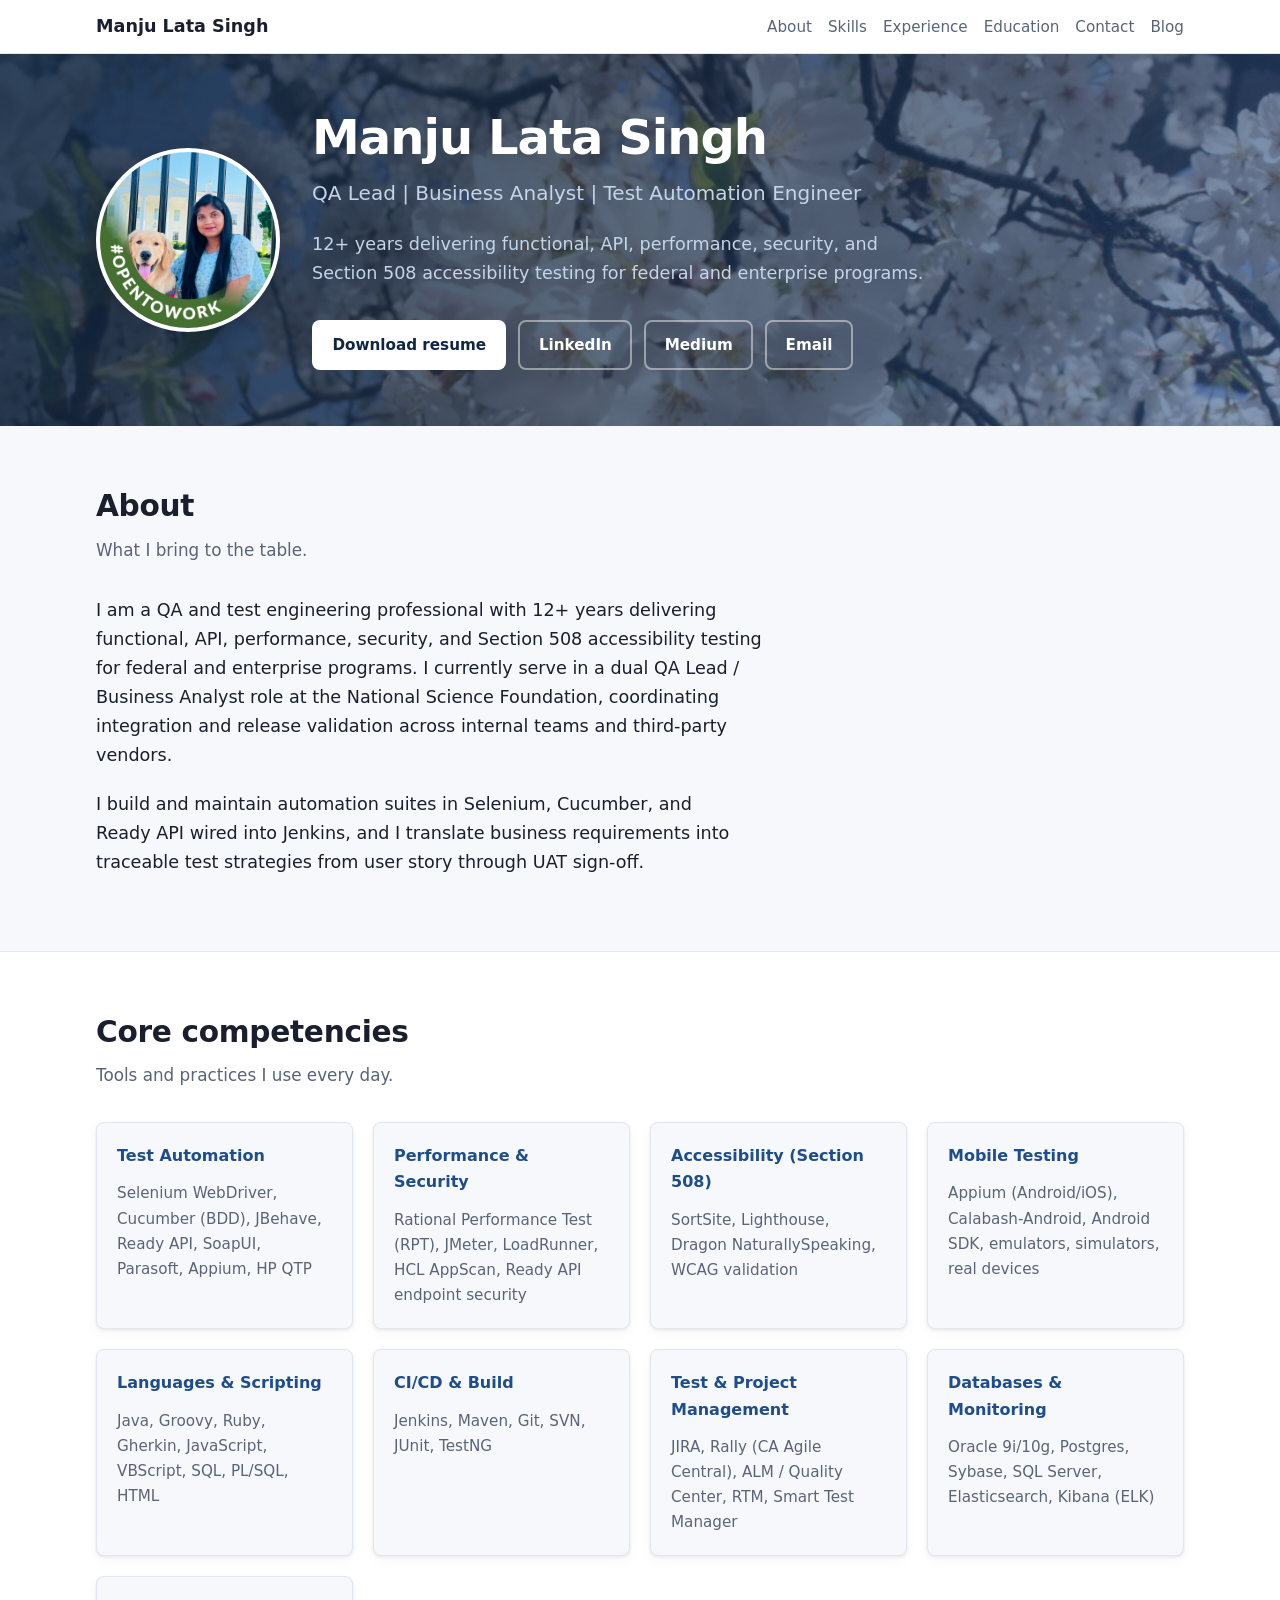
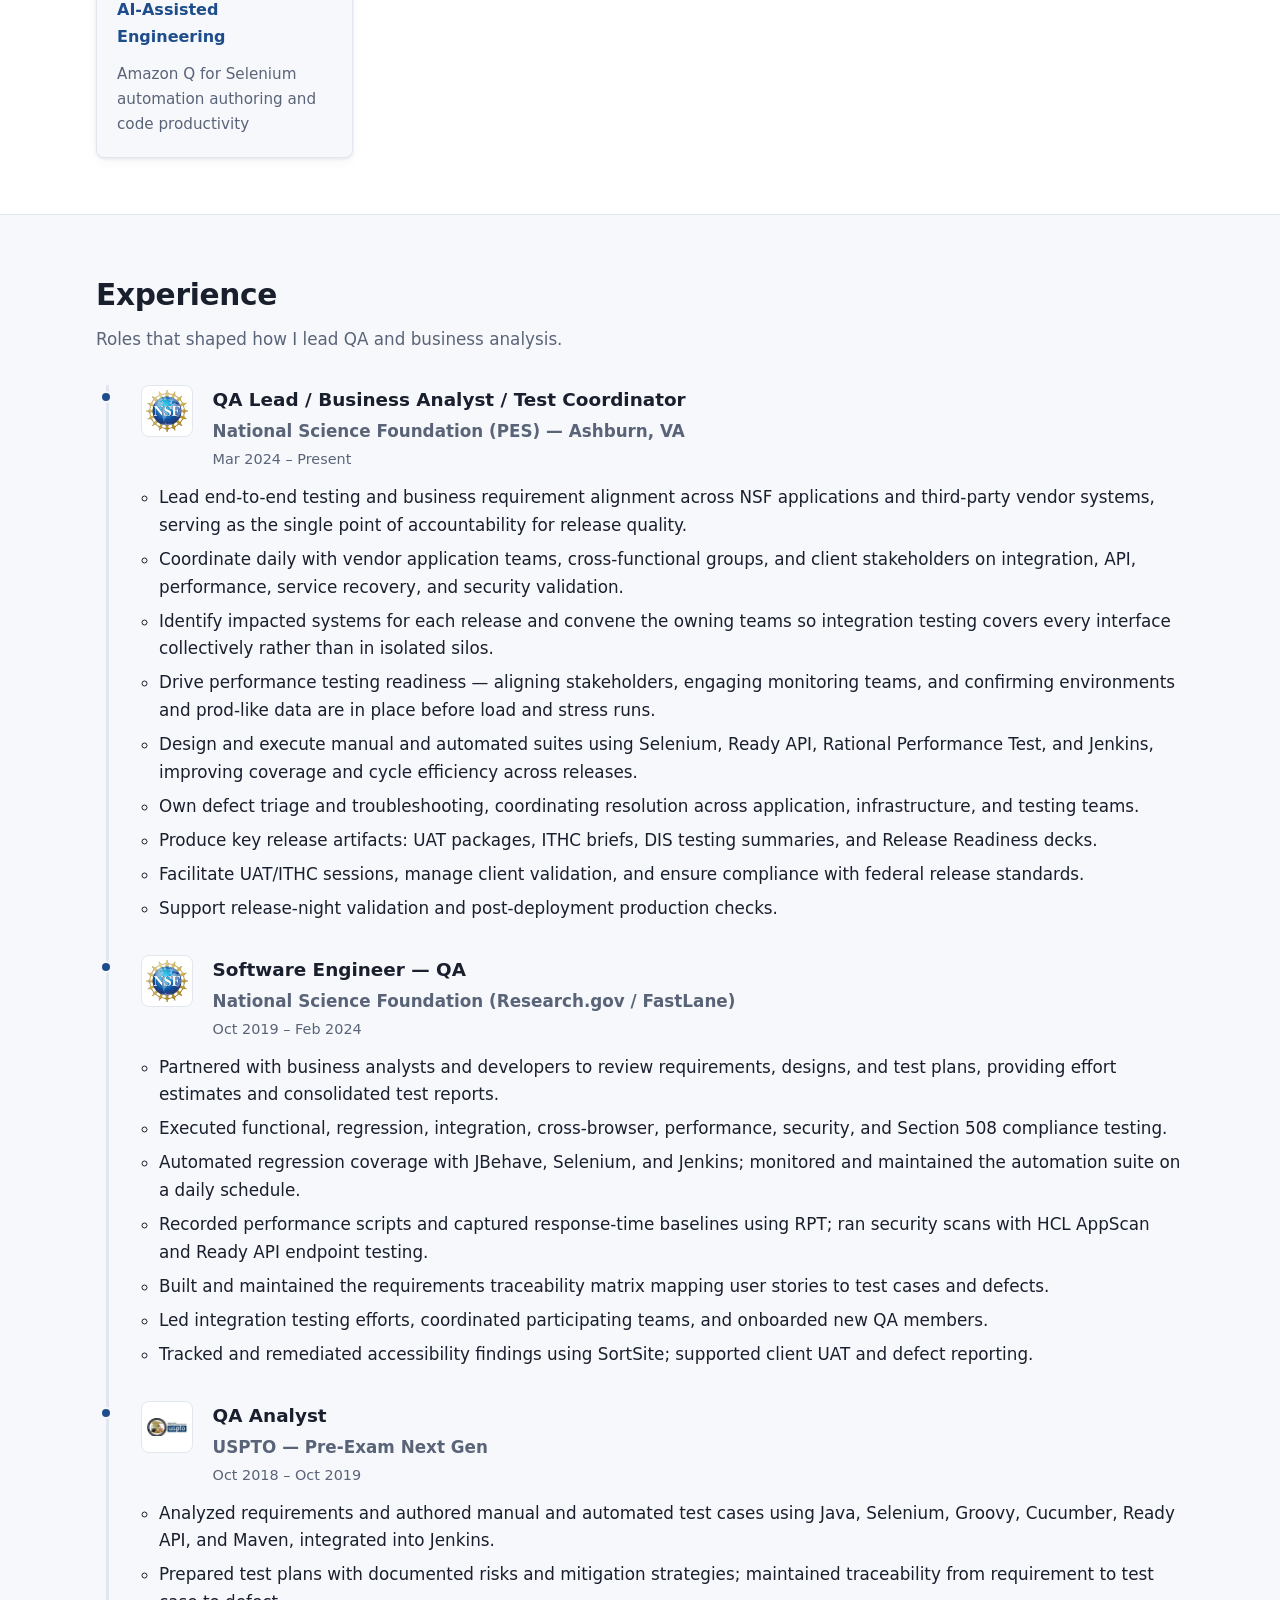
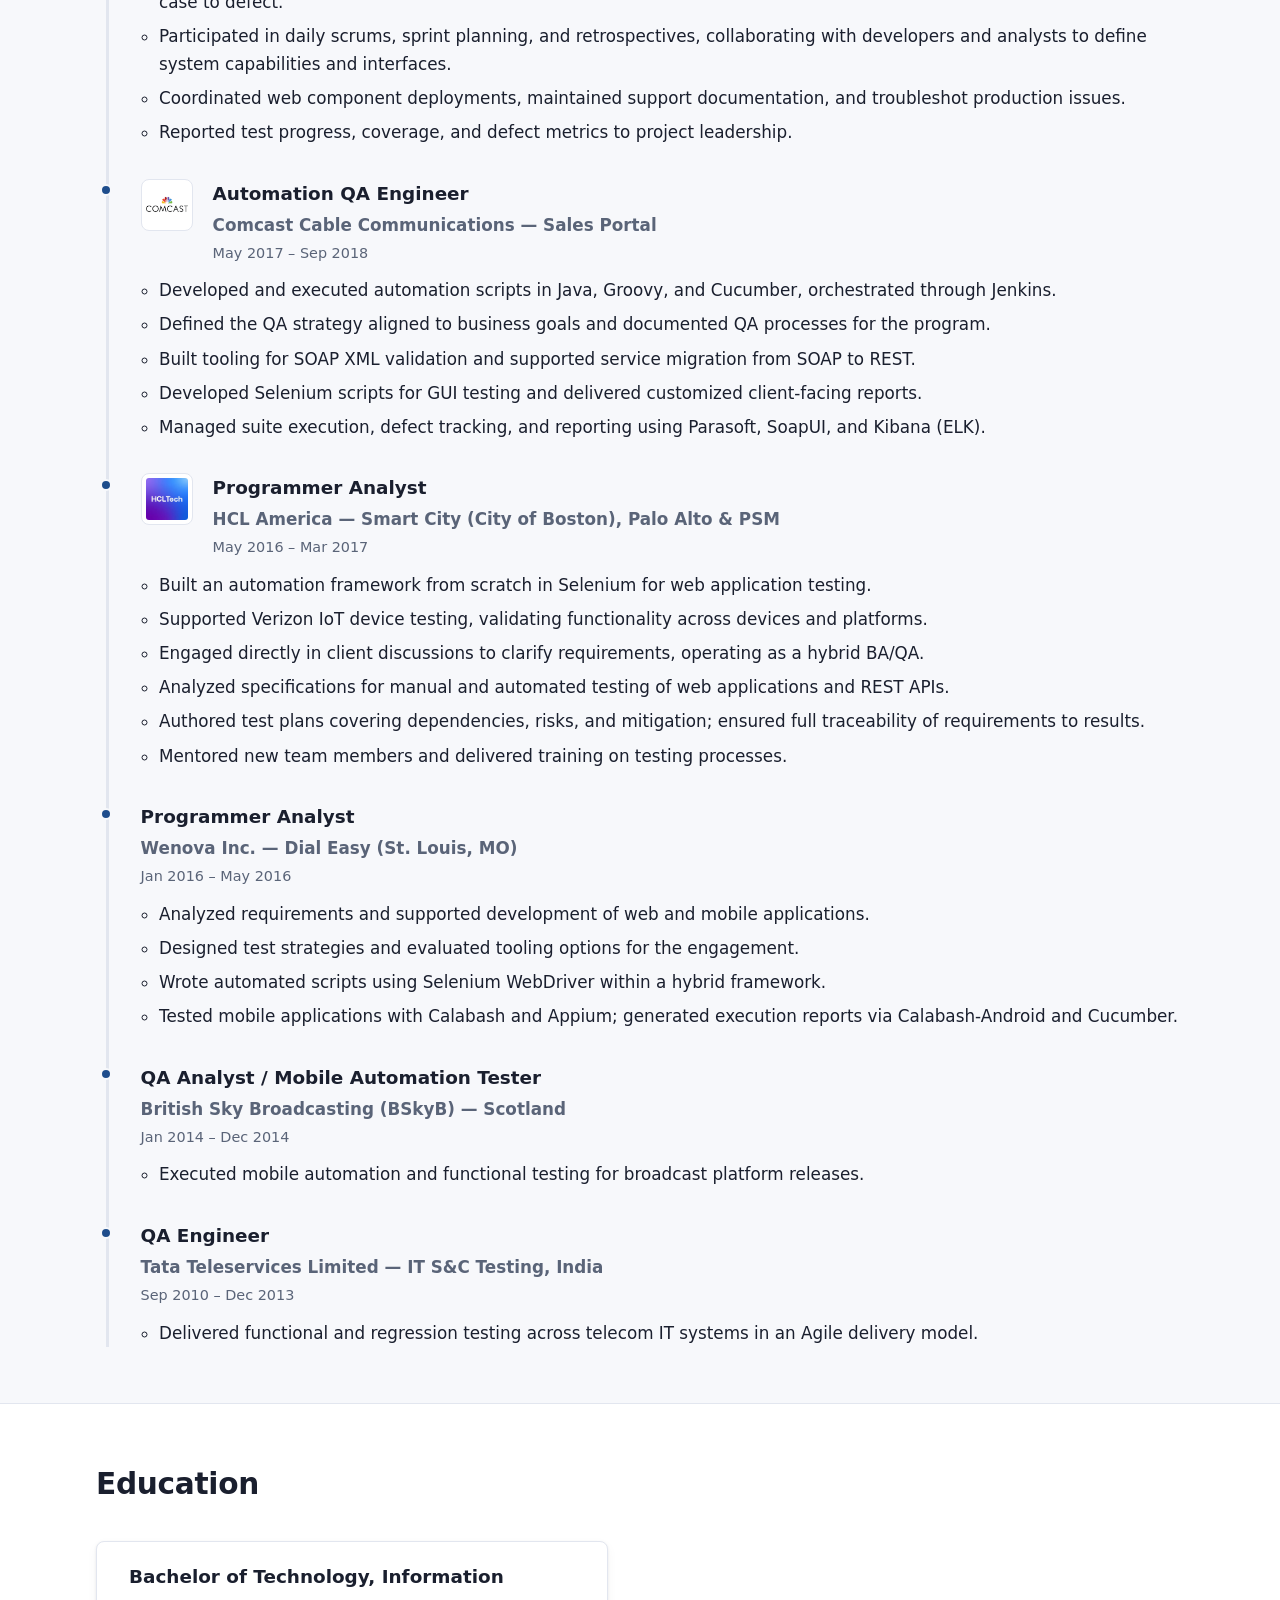
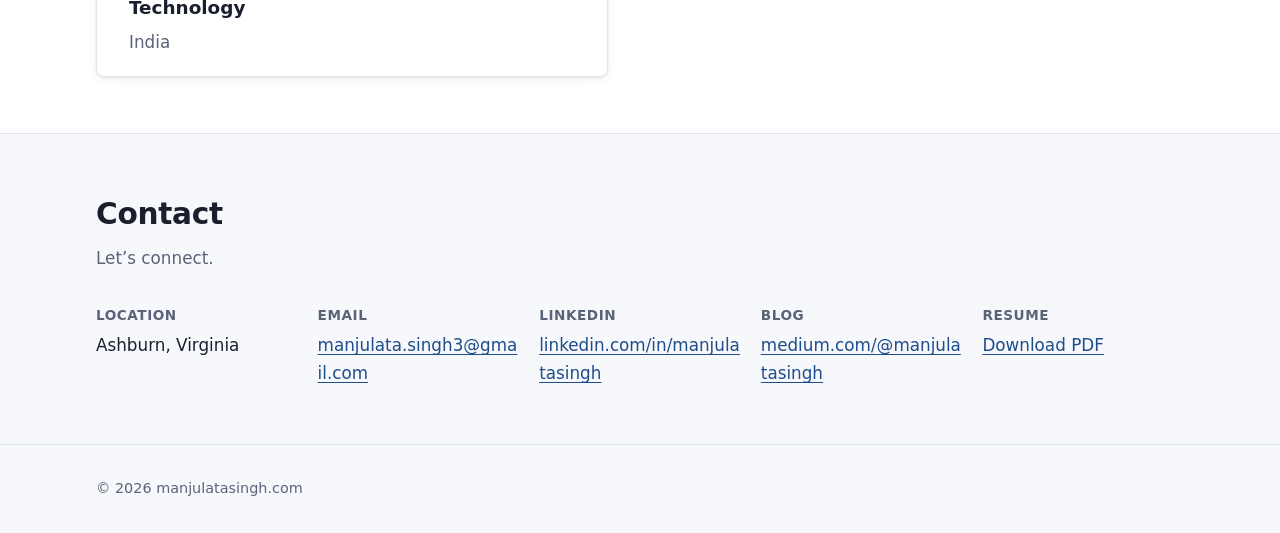
==== index.html @ 9365dde9 "Add initial site structure and resume files - Created index.html with updated metadata and structure" ====
<!DOCTYPE html>
<html lang="en">
<head>
  <meta charset="utf-8">
  <meta name="viewport" content="width=device-width, initial-scale=1">
  <title>Manju Lata Singh | QA Lead | Business Analyst | Test Automation Engineer</title>
  <meta name="description" content="QA Lead and Business Analyst with 12+ years delivering functional, API, performance, security, and Section 508 accessibility testing for federal and enterprise programs.">
  <meta name="author" content="Manju Lata Singh">
  <link rel="canonical" href="https://manjulatasingh.com/">

  <meta property="og:type" content="website">
  <meta property="og:url" content="https://manjulatasingh.com/">
  <meta property="og:title" content="Manju Lata Singh | QA Lead | Business Analyst | Test Automation Engineer">
  <meta property="og:description" content="QA Lead and Business Analyst with 12+ years delivering functional, API, performance, security, and Section 508 accessibility testing for federal and enterprise programs.">
  <meta property="og:site_name" content="Manju Lata Singh">
  <meta property="og:image" content="https://manjulatasingh.com/img/photos/profile.jpeg">

  <meta name="twitter:card" content="summary">
  <meta name="twitter:title" content="Manju Lata Singh | QA Lead | Business Analyst | Test Automation Engineer">
  <meta name="twitter:description" content="QA Lead and Business Analyst with 12+ years delivering functional, API, performance, security, and Section 508 accessibility testing for federal and enterprise programs.">
  <meta name="twitter:image" content="https://manjulatasingh.com/img/photos/profile.jpeg">

  <meta name="theme-color" content="#1e4d8c">

  <link rel="icon" href="data:image/svg+xml,%3Csvg xmlns='http://www.w3.org/2000/svg' viewBox='0 0 64 64'%3E%3Crect width='64' height='64' rx='12' fill='%231e4d8c'/%3E%3Ctext x='32' y='42' text-anchor='middle' font-family='system-ui,sans-serif' font-size='28' font-weight='700' fill='%23ffffff'%3EML%3C/text%3E%3C/svg%3E">

  <link rel="stylesheet" href="css/site.css">

  <script type="application/ld+json">
  {
    "@context": "https://schema.org",
    "@type": "Person",
    "name": "Manju Lata Singh",
    "url": "https://manjulatasingh.com/",
    "image": "https://manjulatasingh.com/img/photos/profile.jpeg",
    "email": "mailto:manjulata.singh3@gmail.com",
    "jobTitle": "QA Lead / Business Analyst / Test Automation Engineer",
    "address": {
      "@type": "PostalAddress",
      "addressLocality": "Ashburn",
      "addressRegion": "VA",
      "addressCountry": "US"
    },
    "sameAs": [
      "https://www.linkedin.com/in/manjulatasingh",
      "https://medium.com/@manjulatasingh"
    ],
    "knowsAbout": [
      "Test Automation",
      "Selenium WebDriver",
      "Cucumber BDD",
      "API Testing",
      "Performance Testing",
      "Section 508 Accessibility",
      "Business Analysis",
      "Jenkins CI/CD",
      "Ready API",
      "JMeter"
    ]
  }
  </script>
</head>
<body>
  <a class="skip-link" href="#main">Skip to main content</a>

  <header class="site-header">
    <nav class="nav container" aria-label="Primary">
      <a class="nav-brand" href="#top">Manju Lata Singh</a>
      <ul class="nav-list">
        <li><a href="#about">About</a></li>
        <li><a href="#skills">Skills</a></li>
        <li><a href="#experience">Experience</a></li>
        <li><a href="#education">Education</a></li>
        <li><a href="#contact">Contact</a></li>
        <li><a href="https://medium.com/@manjulatasingh" target="_blank" rel="noopener noreferrer">Blog</a></li>
      </ul>
    </nav>
  </header>

  <main id="main">
    <section id="top" class="hero" aria-labelledby="hero-heading">
      <div class="hero-media" aria-hidden="true"></div>
      <div class="container hero-inner">
        <img
          class="hero-photo"
          src="img/photos/profile.jpeg"
          width="800"
          height="800"
          alt="Portrait of Manju Lata Singh"
        >
        <div class="hero-copy">
          <h1 id="hero-heading">Manju Lata Singh</h1>
          <p class="hero-role">QA Lead | Business Analyst | Test Automation Engineer</p>
          <p class="hero-hook">12+ years delivering functional, API, performance, security, and Section&nbsp;508 accessibility testing for federal and enterprise programs.</p>
          <div class="hero-actions">
            <a class="btn btn-primary" href="resume.pdf" target="_blank" rel="noopener noreferrer">Download resume</a>
            <a class="btn btn-ghost" href="https://www.linkedin.com/in/manjulatasingh" target="_blank" rel="noopener noreferrer">LinkedIn</a>
            <a class="btn btn-ghost" href="https://medium.com/@manjulatasingh" target="_blank" rel="noopener noreferrer">Medium</a>
            <a class="btn btn-ghost" href="mailto:manjulata.singh3@gmail.com">Email</a>
          </div>
        </div>
      </div>
    </section>

    <section id="about" class="section" aria-labelledby="about-heading">
      <div class="container">
        <header class="section-header">
          <h2 id="about-heading">About</h2>
          <p>What I bring to the table.</p>
        </header>
        <div class="about-text">
          <p>I am a QA and test engineering professional with 12+ years delivering functional, API, performance, security, and Section&nbsp;508 accessibility testing for federal and enterprise programs. I currently serve in a dual QA Lead / Business Analyst role at the National Science Foundation, coordinating integration and release validation across internal teams and third-party vendors.</p>
          <p>I build and maintain automation suites in Selenium, Cucumber, and Ready&nbsp;API wired into Jenkins, and I translate business requirements into traceable test strategies from user story through UAT sign-off.</p>
        </div>
      </div>
    </section>

    <section id="skills" class="section section-alt" aria-labelledby="skills-heading">
      <div class="container">
        <header class="section-header">
          <h2 id="skills-heading">Core competencies</h2>
          <p>Tools and practices I use every day.</p>
        </header>
        <ul class="skills-grid">
          <li class="skill-card">
            <h3>Test Automation</h3>
            <p>Selenium WebDriver, Cucumber (BDD), JBehave, Ready API, SoapUI, Parasoft, Appium, HP QTP</p>
          </li>
          <li class="skill-card">
            <h3>Performance &amp; Security</h3>
            <p>Rational Performance Test (RPT), JMeter, LoadRunner, HCL AppScan, Ready API endpoint security</p>
          </li>
          <li class="skill-card">
            <h3>Accessibility (Section 508)</h3>
            <p>SortSite, Lighthouse, Dragon NaturallySpeaking, WCAG validation</p>
          </li>
          <li class="skill-card">
            <h3>Mobile Testing</h3>
            <p>Appium (Android/iOS), Calabash-Android, Android SDK, emulators, simulators, real devices</p>
          </li>
          <li class="skill-card">
            <h3>Languages &amp; Scripting</h3>
            <p>Java, Groovy, Ruby, Gherkin, JavaScript, VBScript, SQL, PL/SQL, HTML</p>
          </li>
          <li class="skill-card">
            <h3>CI/CD &amp; Build</h3>
            <p>Jenkins, Maven, Git, SVN, JUnit, TestNG</p>
          </li>
          <li class="skill-card">
            <h3>Test &amp; Project Management</h3>
            <p>JIRA, Rally (CA Agile Central), ALM / Quality Center, RTM, Smart Test Manager</p>
          </li>
          <li class="skill-card">
            <h3>Databases &amp; Monitoring</h3>
            <p>Oracle 9i/10g, Postgres, Sybase, SQL Server, Elasticsearch, Kibana (ELK)</p>
          </li>
          <li class="skill-card">
            <h3>AI-Assisted Engineering</h3>
            <p>Amazon Q for Selenium automation authoring and code productivity</p>
          </li>
        </ul>
      </div>
    </section>

    <section id="experience" class="section" aria-labelledby="experience-heading">
      <div class="container">
        <header class="section-header">
          <h2 id="experience-heading">Experience</h2>
          <p>Roles that shaped how I lead QA and business analysis.</p>
        </header>
        <ol class="timeline">
          <li class="timeline-item">
            <div class="role-header">
              <img class="role-logo" src="img/logos/nsf.png" width="52" height="52" alt="National Science Foundation logo">
              <div class="role-meta">
                <h3>QA Lead / Business Analyst / Test Coordinator</h3>
                <p class="role-org">National Science Foundation (PES) — Ashburn, VA</p>
                <p class="role-dates"><time datetime="2024-03">Mar 2024</time> – Present</p>
              </div>
            </div>
            <ul class="role-bullets">
              <li>Lead end-to-end testing and business requirement alignment across NSF applications and third-party vendor systems, serving as the single point of accountability for release quality.</li>
              <li>Coordinate daily with vendor application teams, cross-functional groups, and client stakeholders on integration, API, performance, service recovery, and security validation.</li>
              <li>Identify impacted systems for each release and convene the owning teams so integration testing covers every interface collectively rather than in isolated silos.</li>
              <li>Drive performance testing readiness — aligning stakeholders, engaging monitoring teams, and confirming environments and prod-like data are in place before load and stress runs.</li>
              <li>Design and execute manual and automated suites using Selenium, Ready API, Rational Performance Test, and Jenkins, improving coverage and cycle efficiency across releases.</li>
              <li>Own defect triage and troubleshooting, coordinating resolution across application, infrastructure, and testing teams.</li>
              <li>Produce key release artifacts: UAT packages, ITHC briefs, DIS testing summaries, and Release Readiness decks.</li>
              <li>Facilitate UAT/ITHC sessions, manage client validation, and ensure compliance with federal release standards.</li>
              <li>Support release-night validation and post-deployment production checks.</li>
            </ul>
          </li>

          <li class="timeline-item">
            <div class="role-header">
              <img class="role-logo" src="img/logos/nsf.png" width="52" height="52" alt="National Science Foundation logo">
              <div class="role-meta">
                <h3>Software Engineer — QA</h3>
                <p class="role-org">National Science Foundation (Research.gov / FastLane)</p>
                <p class="role-dates"><time datetime="2019-10">Oct 2019</time> – <time datetime="2024-02">Feb 2024</time></p>
              </div>
            </div>
            <ul class="role-bullets">
              <li>Partnered with business analysts and developers to review requirements, designs, and test plans, providing effort estimates and consolidated test reports.</li>
              <li>Executed functional, regression, integration, cross-browser, performance, security, and Section 508 compliance testing.</li>
              <li>Automated regression coverage with JBehave, Selenium, and Jenkins; monitored and maintained the automation suite on a daily schedule.</li>
              <li>Recorded performance scripts and captured response-time baselines using RPT; ran security scans with HCL AppScan and Ready API endpoint testing.</li>
              <li>Built and maintained the requirements traceability matrix mapping user stories to test cases and defects.</li>
              <li>Led integration testing efforts, coordinated participating teams, and onboarded new QA members.</li>
              <li>Tracked and remediated accessibility findings using SortSite; supported client UAT and defect reporting.</li>
            </ul>
          </li>

          <li class="timeline-item">
            <div class="role-header">
              <img class="role-logo" src="img/logos/uspto.jpeg" width="52" height="52" alt="United States Patent and Trademark Office logo">
              <div class="role-meta">
                <h3>QA Analyst</h3>
                <p class="role-org">USPTO — Pre-Exam Next Gen</p>
                <p class="role-dates"><time datetime="2018-10">Oct 2018</time> – <time datetime="2019-10">Oct 2019</time></p>
              </div>
            </div>
            <ul class="role-bullets">
              <li>Analyzed requirements and authored manual and automated test cases using Java, Selenium, Groovy, Cucumber, Ready API, and Maven, integrated into Jenkins.</li>
              <li>Prepared test plans with documented risks and mitigation strategies; maintained traceability from requirement to test case to defect.</li>
              <li>Participated in daily scrums, sprint planning, and retrospectives, collaborating with developers and analysts to define system capabilities and interfaces.</li>
              <li>Coordinated web component deployments, maintained support documentation, and troubleshot production issues.</li>
              <li>Reported test progress, coverage, and defect metrics to project leadership.</li>
            </ul>
          </li>

          <li class="timeline-item">
            <div class="role-header">
              <img class="role-logo" src="img/logos/comcast.png" width="52" height="52" alt="Comcast logo">
              <div class="role-meta">
                <h3>Automation QA Engineer</h3>
                <p class="role-org">Comcast Cable Communications — Sales Portal</p>
                <p class="role-dates"><time datetime="2017-05">May 2017</time> – <time datetime="2018-09">Sep 2018</time></p>
              </div>
            </div>
            <ul class="role-bullets">
              <li>Developed and executed automation scripts in Java, Groovy, and Cucumber, orchestrated through Jenkins.</li>
              <li>Defined the QA strategy aligned to business goals and documented QA processes for the program.</li>
              <li>Built tooling for SOAP XML validation and supported service migration from SOAP to REST.</li>
              <li>Developed Selenium scripts for GUI testing and delivered customized client-facing reports.</li>
              <li>Managed suite execution, defect tracking, and reporting using Parasoft, SoapUI, and Kibana (ELK).</li>
            </ul>
          </li>

          <li class="timeline-item">
            <div class="role-header">
              <img class="role-logo" src="img/logos/hcl.png" width="52" height="52" alt="HCL logo">
              <div class="role-meta">
                <h3>Programmer Analyst</h3>
                <p class="role-org">HCL America — Smart City (City of Boston), Palo Alto &amp; PSM</p>
                <p class="role-dates"><time datetime="2016-05">May 2016</time> – <time datetime="2017-03">Mar 2017</time></p>
              </div>
            </div>
            <ul class="role-bullets">
              <li>Built an automation framework from scratch in Selenium for web application testing.</li>
              <li>Supported Verizon IoT device testing, validating functionality across devices and platforms.</li>
              <li>Engaged directly in client discussions to clarify requirements, operating as a hybrid BA/QA.</li>
              <li>Analyzed specifications for manual and automated testing of web applications and REST APIs.</li>
              <li>Authored test plans covering dependencies, risks, and mitigation; ensured full traceability of requirements to results.</li>
              <li>Mentored new team members and delivered training on testing processes.</li>
            </ul>
          </li>

          <li class="timeline-item">
            <div class="role-header">
              <div class="role-meta">
                <h3>Programmer Analyst</h3>
                <p class="role-org">Wenova Inc. — Dial Easy (St. Louis, MO)</p>
                <p class="role-dates"><time datetime="2016-01">Jan 2016</time> – <time datetime="2016-05">May 2016</time></p>
              </div>
            </div>
            <ul class="role-bullets">
              <li>Analyzed requirements and supported development of web and mobile applications.</li>
              <li>Designed test strategies and evaluated tooling options for the engagement.</li>
              <li>Wrote automated scripts using Selenium WebDriver within a hybrid framework.</li>
              <li>Tested mobile applications with Calabash and Appium; generated execution reports via Calabash-Android and Cucumber.</li>
            </ul>
          </li>

          <li class="timeline-item">
            <div class="role-header">
              <div class="role-meta">
                <h3>QA Analyst / Mobile Automation Tester</h3>
                <p class="role-org">British Sky Broadcasting (BSkyB) — Scotland</p>
                <p class="role-dates"><time datetime="2014-01">Jan 2014</time> – <time datetime="2014-12">Dec 2014</time></p>
              </div>
            </div>
            <ul class="role-bullets">
              <li>Executed mobile automation and functional testing for broadcast platform releases.</li>
            </ul>
          </li>

          <li class="timeline-item">
            <div class="role-header">
              <div class="role-meta">
                <h3>QA Engineer</h3>
                <p class="role-org">Tata Teleservices Limited — IT S&amp;C Testing, India</p>
                <p class="role-dates"><time datetime="2010-09">Sep 2010</time> – <time datetime="2013-12">Dec 2013</time></p>
              </div>
            </div>
            <ul class="role-bullets">
              <li>Delivered functional and regression testing across telecom IT systems in an Agile delivery model.</li>
            </ul>
          </li>
        </ol>
      </div>
    </section>

    <section id="education" class="section section-alt" aria-labelledby="education-heading">
      <div class="container">
        <header class="section-header">
          <h2 id="education-heading">Education</h2>
        </header>
        <div class="edu-card">
          <h3>Bachelor of Technology, Information Technology</h3>
          <p>India</p>
        </div>
      </div>
    </section>

    <section id="contact" class="section" aria-labelledby="contact-heading">
      <div class="container">
        <header class="section-header">
          <h2 id="contact-heading">Contact</h2>
          <p>Let’s connect.</p>
        </header>
        <ul class="contact-grid">
          <li class="contact-item">
            <h3>Location</h3>
            <span>Ashburn, Virginia</span>
          </li>
          <li class="contact-item">
            <h3>Email</h3>
            <a href="mailto:manjulata.singh3@gmail.com">manjulata.singh3@gmail.com</a>
          </li>
          <li class="contact-item">
            <h3>LinkedIn</h3>
            <a href="https://www.linkedin.com/in/manjulatasingh" target="_blank" rel="noopener noreferrer">linkedin.com/in/manjulatasingh</a>
          </li>
          <li class="contact-item">
            <h3>Blog</h3>
            <a href="https://medium.com/@manjulatasingh" target="_blank" rel="noopener noreferrer">medium.com/@manjulatasingh</a>
          </li>
          <li class="contact-item">
            <h3>Resume</h3>
            <a href="resume.pdf" target="_blank" rel="noopener noreferrer">Download PDF</a>
          </li>
        </ul>
      </div>
    </section>
  </main>

  <footer class="site-footer">
    <div class="container">
      <p>&copy; <span id="year"></span> manjulatasingh.com</p>
    </div>
  </footer>

  <script>
    document.getElementById("year").textContent = new Date().getFullYear();
  </script>
</body>
</html>
---- css/site.css ----
/* manjulatasingh.com — accessible, self-contained styles */

:root {
  --color-bg: #f7f8fb;
  --color-surface: #ffffff;
  --color-text: #1a1f2e;
  --color-muted: #5a6478;
  --color-border: #e2e6ef;
  --color-accent: #1e4d8c;
  --color-accent-hover: #163a6b;
  --color-accent-soft: #e8f0fa;
  --color-hero-start: #0f2744;
  --color-hero-end: #1e4d8c;
  --color-hero-text: #ffffff;
  --color-hero-muted: #c5d4e8;
  --color-focus: #0b57d0;
  --font-sans: "Segoe UI", system-ui, -apple-system, BlinkMacSystemFont, "Helvetica Neue", Arial, sans-serif;
  --max-width: 68rem;
  --space-xs: 0.35rem;
  --space-sm: 0.75rem;
  --space-md: 1.25rem;
  --space-lg: 2rem;
  --space-xl: 3.5rem;
  --radius: 0.5rem;
  --shadow: 0 1px 3px rgba(26, 31, 46, 0.08), 0 4px 12px rgba(26, 31, 46, 0.04);
  --line: 1.65;
}

@media (prefers-color-scheme: dark) {
  :root {
    --color-bg: #0f1219;
    --color-surface: #1a2030;
    --color-text: #e8ecf4;
    --color-muted: #9aa3b5;
    --color-border: #2c3548;
    --color-accent: #6ba3e8;
    --color-accent-hover: #8bb8ef;
    --color-accent-soft: #1a2a42;
    --color-hero-start: #080c14;
    --color-hero-end: #152a4a;
    --color-hero-text: #f0f4fa;
    --color-hero-muted: #a8b8d0;
    --color-focus: #8bb8ef;
    --shadow: 0 1px 3px rgba(0, 0, 0, 0.3), 0 4px 12px rgba(0, 0, 0, 0.2);
  }
}

*,
*::before,
*::after {
  box-sizing: border-box;
}

html {
  scroll-behavior: smooth;
}

@media (prefers-reduced-motion: reduce) {
  html {
    scroll-behavior: auto;
  }

  *,
  *::before,
  *::after {
    animation-duration: 0.01ms !important;
    animation-iteration-count: 1 !important;
    transition-duration: 0.01ms !important;
  }
}

body {
  margin: 0;
  font-family: var(--font-sans);
  font-size: 1.05rem;
  line-height: var(--line);
  color: var(--color-text);
  background: var(--color-bg);
}

img {
  max-width: 100%;
  height: auto;
  display: block;
}

a {
  color: var(--color-accent);
  text-decoration-thickness: 1px;
  text-underline-offset: 0.15em;
}

a:hover {
  color: var(--color-accent-hover);
}

:focus-visible {
  outline: 3px solid var(--color-focus);
  outline-offset: 3px;
}

.skip-link {
  position: absolute;
  left: var(--space-md);
  top: -100%;
  z-index: 1000;
  padding: var(--space-sm) var(--space-md);
  background: var(--color-surface);
  color: var(--color-text);
  border-radius: var(--radius);
  font-weight: 600;
  text-decoration: none;
}

.skip-link:focus {
  top: var(--space-md);
}

.container {
  width: min(100% - 2rem, var(--max-width));
  margin-inline: auto;
}

/* Header / nav */

.site-header {
  position: sticky;
  top: 0;
  z-index: 100;
  background: color-mix(in srgb, var(--color-surface) 92%, transparent);
  backdrop-filter: blur(10px);
  border-bottom: 1px solid var(--color-border);
}

.nav {
  display: flex;
  flex-wrap: wrap;
  align-items: center;
  justify-content: space-between;
  gap: var(--space-sm);
  padding: var(--space-sm) 0;
}

.nav-brand {
  font-weight: 700;
  font-size: 1.1rem;
  color: var(--color-text);
  text-decoration: none;
}

.nav-brand:hover {
  color: var(--color-accent);
}

.nav-list {
  display: flex;
  flex-wrap: wrap;
  gap: 0.15rem 1rem;
  list-style: none;
  margin: 0;
  padding: 0;
}

.nav-list a {
  color: var(--color-muted);
  text-decoration: none;
  font-weight: 500;
  font-size: 0.95rem;
}

.nav-list a:hover,
.nav-list a:focus-visible {
  color: var(--color-accent);
}

/* Hero */

.hero {
  position: relative;
  isolation: isolate;
  color: var(--color-hero-text);
  padding: var(--space-xl) 0;
  overflow: hidden;
}

.hero-media {
  position: absolute;
  inset: 0;
  z-index: -1;
  background-color: var(--color-hero-start);
  background-image:
    linear-gradient(
      120deg,
      rgba(15, 39, 68, 0.88) 0%,
      rgba(15, 39, 68, 0.72) 42%,
      rgba(30, 77, 140, 0.55) 100%
    ),
    url("../img/photos/banner.jpeg");
  background-size: cover;
  background-position: center;
}

.hero-inner {
  display: flex;
  flex-wrap: wrap;
  align-items: center;
  gap: var(--space-lg);
}

.hero-photo {
  flex-shrink: 0;
  width: clamp(8.5rem, 22vw, 11.5rem);
  height: clamp(8.5rem, 22vw, 11.5rem);
  object-fit: cover;
  border-radius: 50%;
  border: 4px solid rgba(255, 255, 255, 0.92);
  box-shadow: 0 8px 28px rgba(8, 16, 32, 0.35);
  background: #fff;
}

.hero-copy {
  flex: 1;
  min-width: min(100%, 18rem);
}

.hero h1 {
  margin: 0 0 var(--space-sm);
  font-size: clamp(2rem, 5vw, 3rem);
  font-weight: 700;
  line-height: 1.15;
  letter-spacing: -0.02em;
}

.hero-role {
  margin: 0 0 var(--space-md);
  font-size: clamp(1rem, 2.5vw, 1.25rem);
  color: var(--color-hero-muted);
  font-weight: 500;
}

.hero-hook {
  margin: 0 0 var(--space-lg);
  max-width: 40rem;
  font-size: 1.1rem;
  color: var(--color-hero-muted);
}

.hero-actions {
  display: flex;
  flex-wrap: wrap;
  gap: var(--space-sm);
}

.btn {
  display: inline-flex;
  align-items: center;
  justify-content: center;
  gap: 0.4rem;
  padding: 0.65rem 1.15rem;
  border-radius: var(--radius);
  font-weight: 600;
  font-size: 0.95rem;
  text-decoration: none;
  border: 2px solid transparent;
  transition: background 0.15s ease, color 0.15s ease, border-color 0.15s ease;
}

.btn-primary {
  background: #ffffff;
  color: var(--color-hero-start);
}

.btn-primary:hover {
  background: var(--color-accent-soft);
  color: var(--color-hero-start);
}

.btn-ghost {
  background: transparent;
  color: var(--color-hero-text);
  border-color: rgba(255, 255, 255, 0.45);
}

.btn-ghost:hover {
  background: rgba(255, 255, 255, 0.12);
  color: var(--color-hero-text);
}

@media (prefers-color-scheme: dark) {
  .btn-primary {
    background: var(--color-accent);
    color: #0a0e16;
  }

  .btn-primary:hover {
    background: var(--color-accent-hover);
    color: #0a0e16;
  }
}

/* Sections */

.section {
  padding: var(--space-xl) 0;
}

.section-alt {
  background: var(--color-surface);
  border-block: 1px solid var(--color-border);
}

.section-header {
  margin-bottom: var(--space-lg);
}

.section-header h2 {
  margin: 0 0 var(--space-xs);
  font-size: clamp(1.5rem, 3vw, 1.85rem);
  letter-spacing: -0.01em;
}

.section-header p {
  margin: 0;
  color: var(--color-muted);
  max-width: 36rem;
}

.about-text {
  max-width: 42rem;
  margin: 0;
  font-size: 1.1rem;
}

.about-text p + p {
  margin-top: var(--space-md);
}

/* Skills grid */

.skills-grid {
  display: grid;
  grid-template-columns: repeat(auto-fill, minmax(16rem, 1fr));
  gap: var(--space-md);
  list-style: none;
  margin: 0;
  padding: 0;
}

.skill-card {
  background: var(--color-surface);
  border: 1px solid var(--color-border);
  border-radius: var(--radius);
  padding: var(--space-md);
  box-shadow: var(--shadow);
}

.section-alt .skill-card {
  background: var(--color-bg);
}

.skill-card h3 {
  margin: 0 0 var(--space-sm);
  font-size: 1rem;
  color: var(--color-accent);
}

.skill-card p {
  margin: 0;
  font-size: 0.95rem;
  color: var(--color-muted);
}

/* Experience timeline */

.timeline {
  list-style: none;
  margin: 0;
  padding: 0;
  border-left: 3px solid var(--color-border);
  margin-left: 0.6rem;
}

.timeline-item {
  position: relative;
  padding: 0 0 var(--space-lg) var(--space-lg);
}

.timeline-item:last-child {
  padding-bottom: 0;
}

.timeline-item::before {
  content: "";
  position: absolute;
  left: -0.55rem;
  top: 0.35rem;
  width: 0.75rem;
  height: 0.75rem;
  border-radius: 50%;
  background: var(--color-accent);
  border: 2px solid var(--color-bg);
}

.section-alt .timeline-item::before {
  border-color: var(--color-surface);
}

.role-header {
  display: flex;
  flex-wrap: wrap;
  align-items: flex-start;
  gap: var(--space-md);
  margin-bottom: var(--space-sm);
}

.role-logo {
  flex-shrink: 0;
  width: 3.25rem;
  height: 3.25rem;
  object-fit: contain;
  background: #fff;
  border: 1px solid var(--color-border);
  border-radius: var(--radius);
  padding: 0.25rem;
}

.role-meta {
  flex: 1;
  min-width: 12rem;
}

.role-meta h3 {
  margin: 0 0 0.15rem;
  font-size: 1.15rem;
}

.role-org {
  margin: 0;
  font-weight: 600;
  color: var(--color-muted);
}

.role-dates {
  margin: 0.15rem 0 0;
  font-size: 0.9rem;
  color: var(--color-muted);
}

.role-bullets {
  margin: var(--space-sm) 0 0;
  padding-left: 1.15rem;
}

.role-bullets li {
  margin-bottom: 0.4rem;
}

.role-bullets li:last-child {
  margin-bottom: 0;
}

/* Education */

.edu-card {
  background: var(--color-surface);
  border: 1px solid var(--color-border);
  border-radius: var(--radius);
  padding: var(--space-md) var(--space-lg);
  box-shadow: var(--shadow);
  max-width: 32rem;
}

.edu-card h3 {
  margin: 0 0 var(--space-xs);
  font-size: 1.15rem;
}

.edu-card p {
  margin: 0;
  color: var(--color-muted);
}

/* Contact */

.contact-grid {
  display: grid;
  grid-template-columns: repeat(auto-fill, minmax(12rem, 1fr));
  gap: var(--space-md);
  list-style: none;
  margin: 0;
  padding: 0;
}

.contact-item h3 {
  margin: 0 0 var(--space-xs);
  font-size: 0.85rem;
  text-transform: uppercase;
  letter-spacing: 0.04em;
  color: var(--color-muted);
  font-weight: 600;
}

.contact-item a,
.contact-item span {
  font-weight: 500;
  word-break: break-word;
}

/* Footer */

.site-footer {
  padding: var(--space-lg) 0;
  border-top: 1px solid var(--color-border);
  color: var(--color-muted);
  font-size: 0.9rem;
}

.site-footer p {
  margin: 0;
}
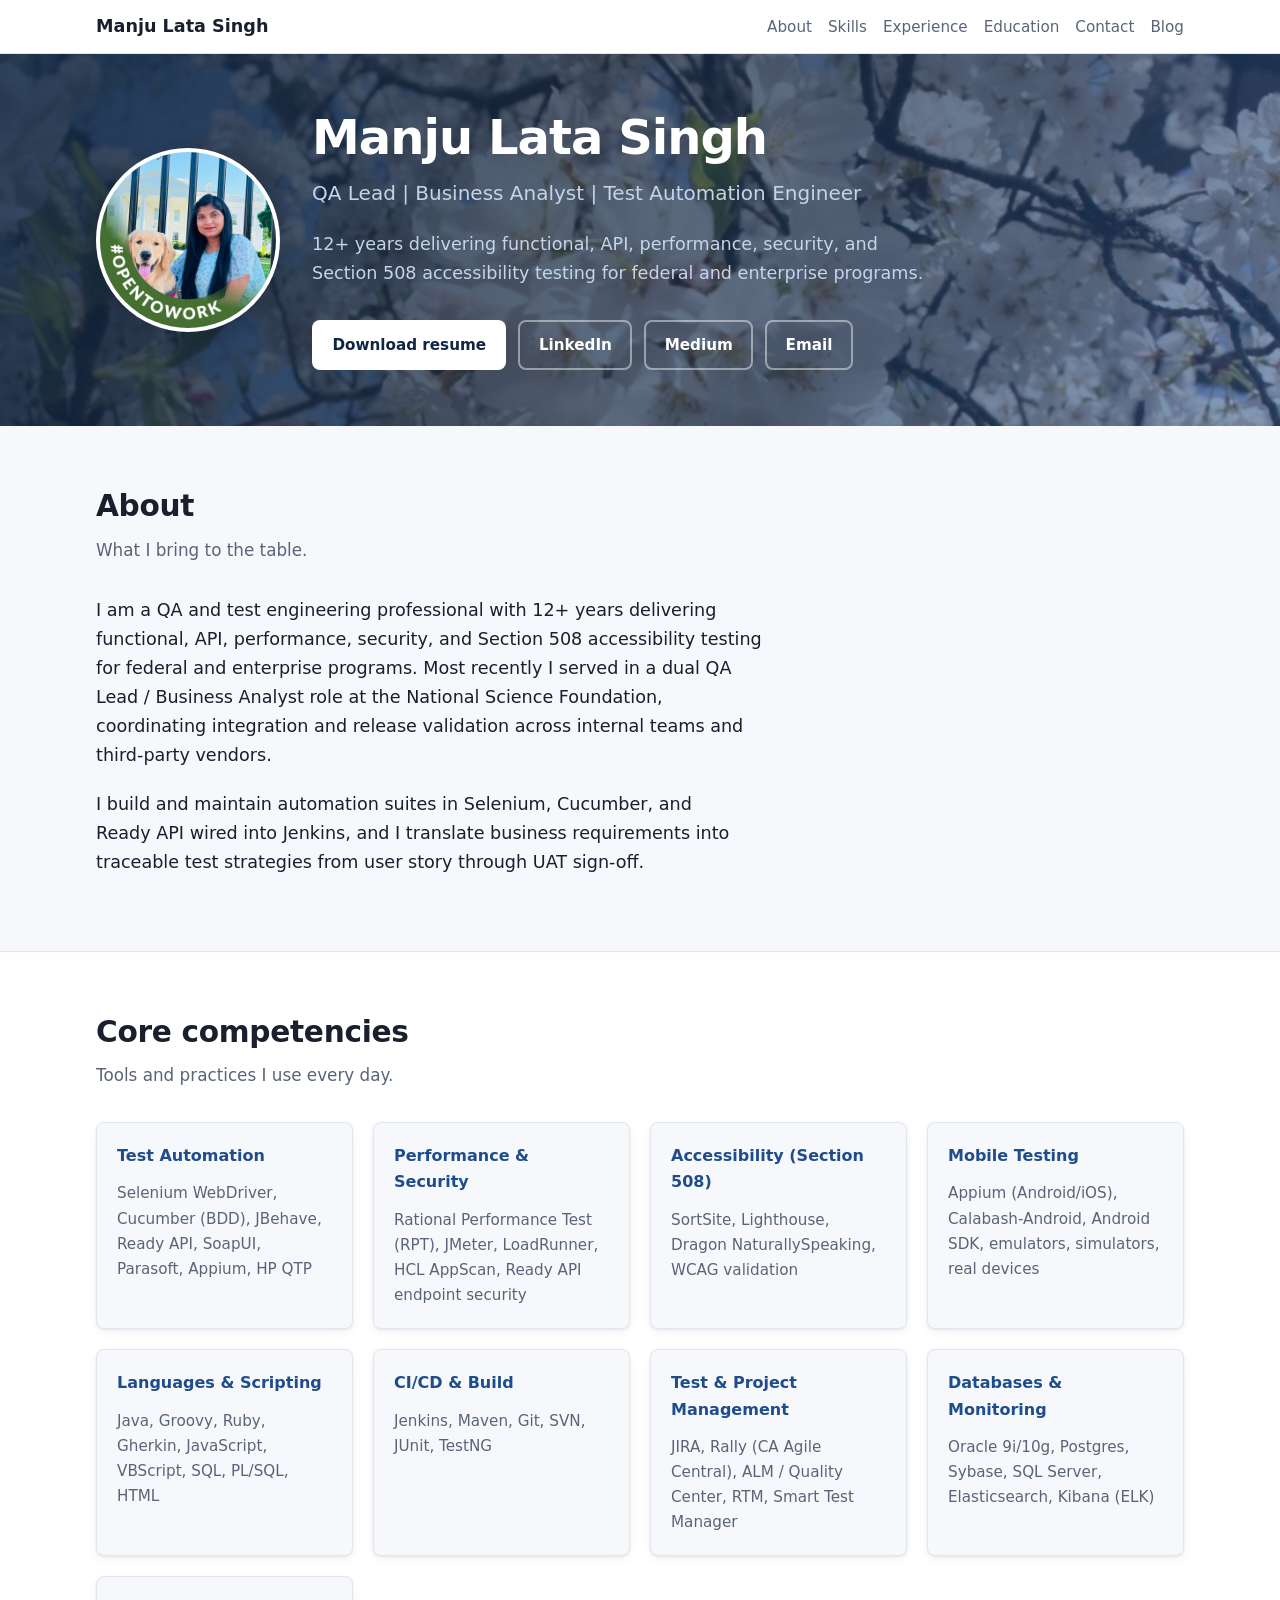
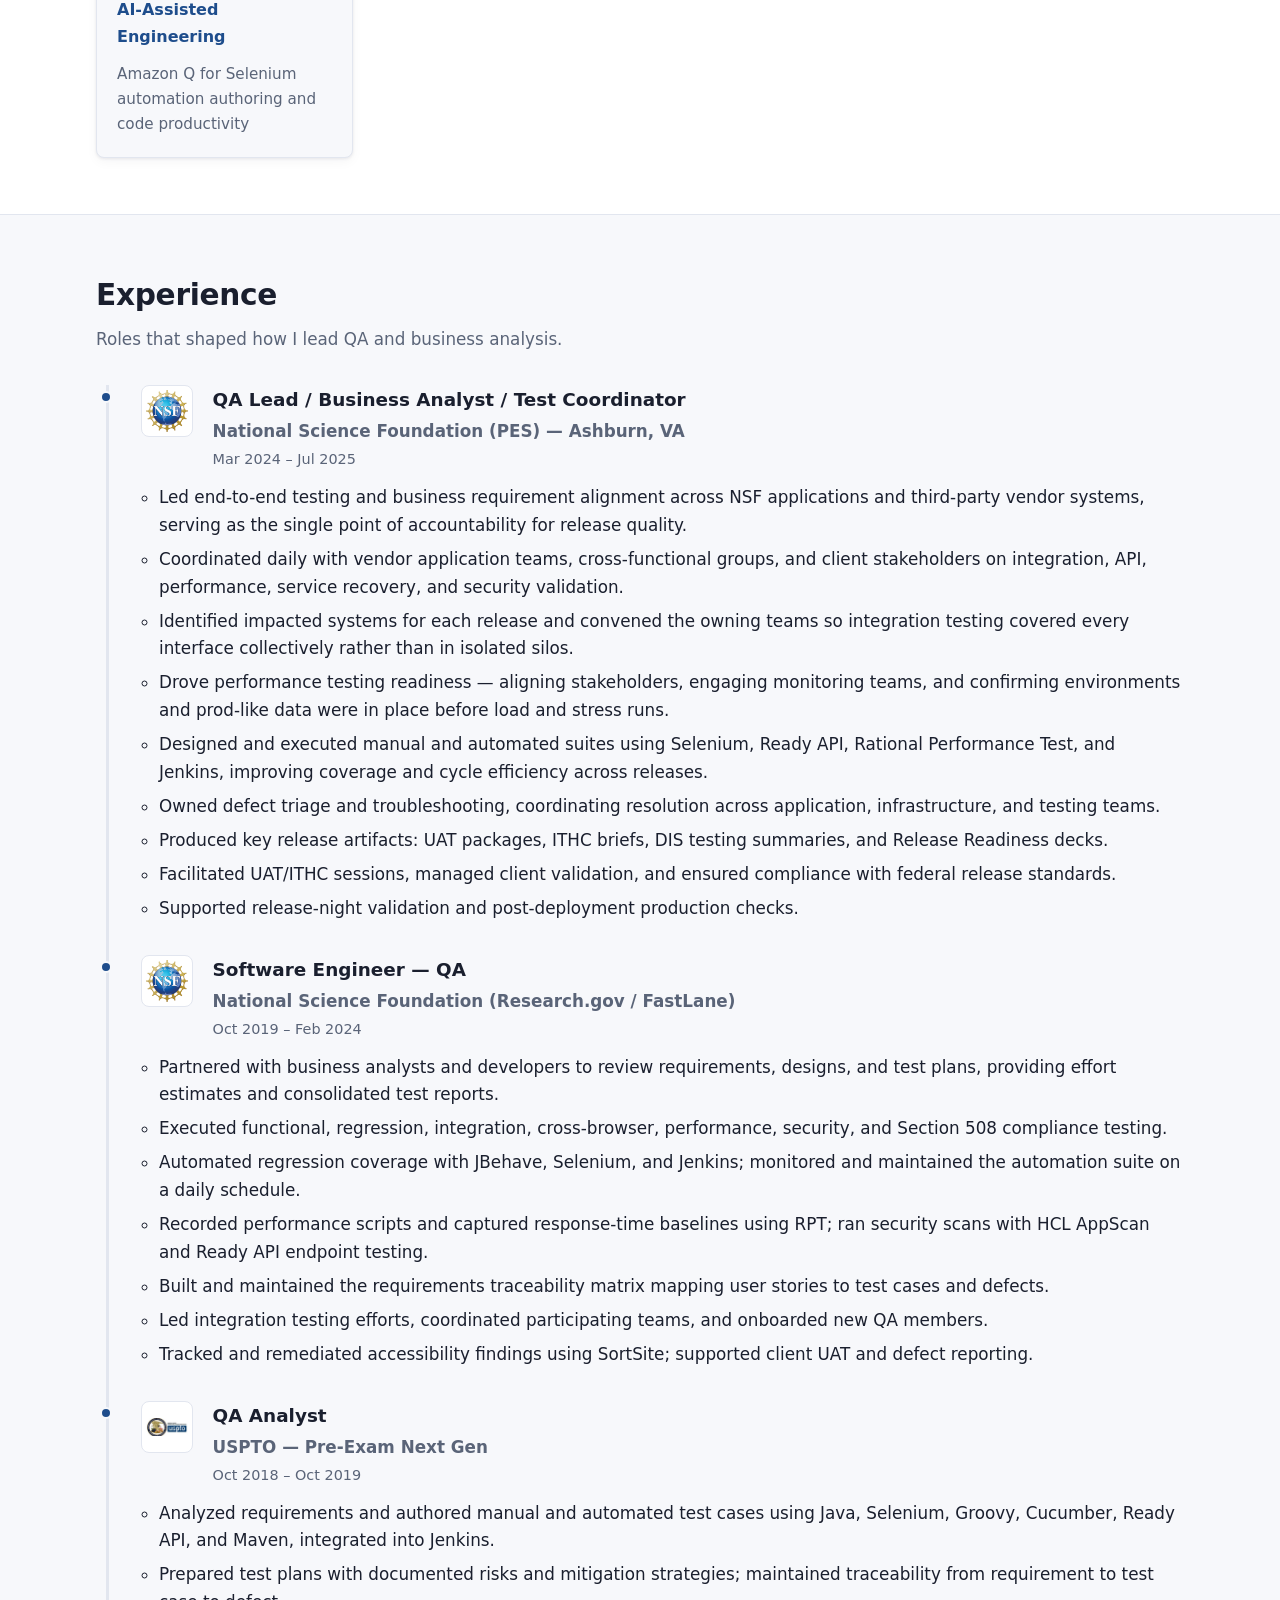
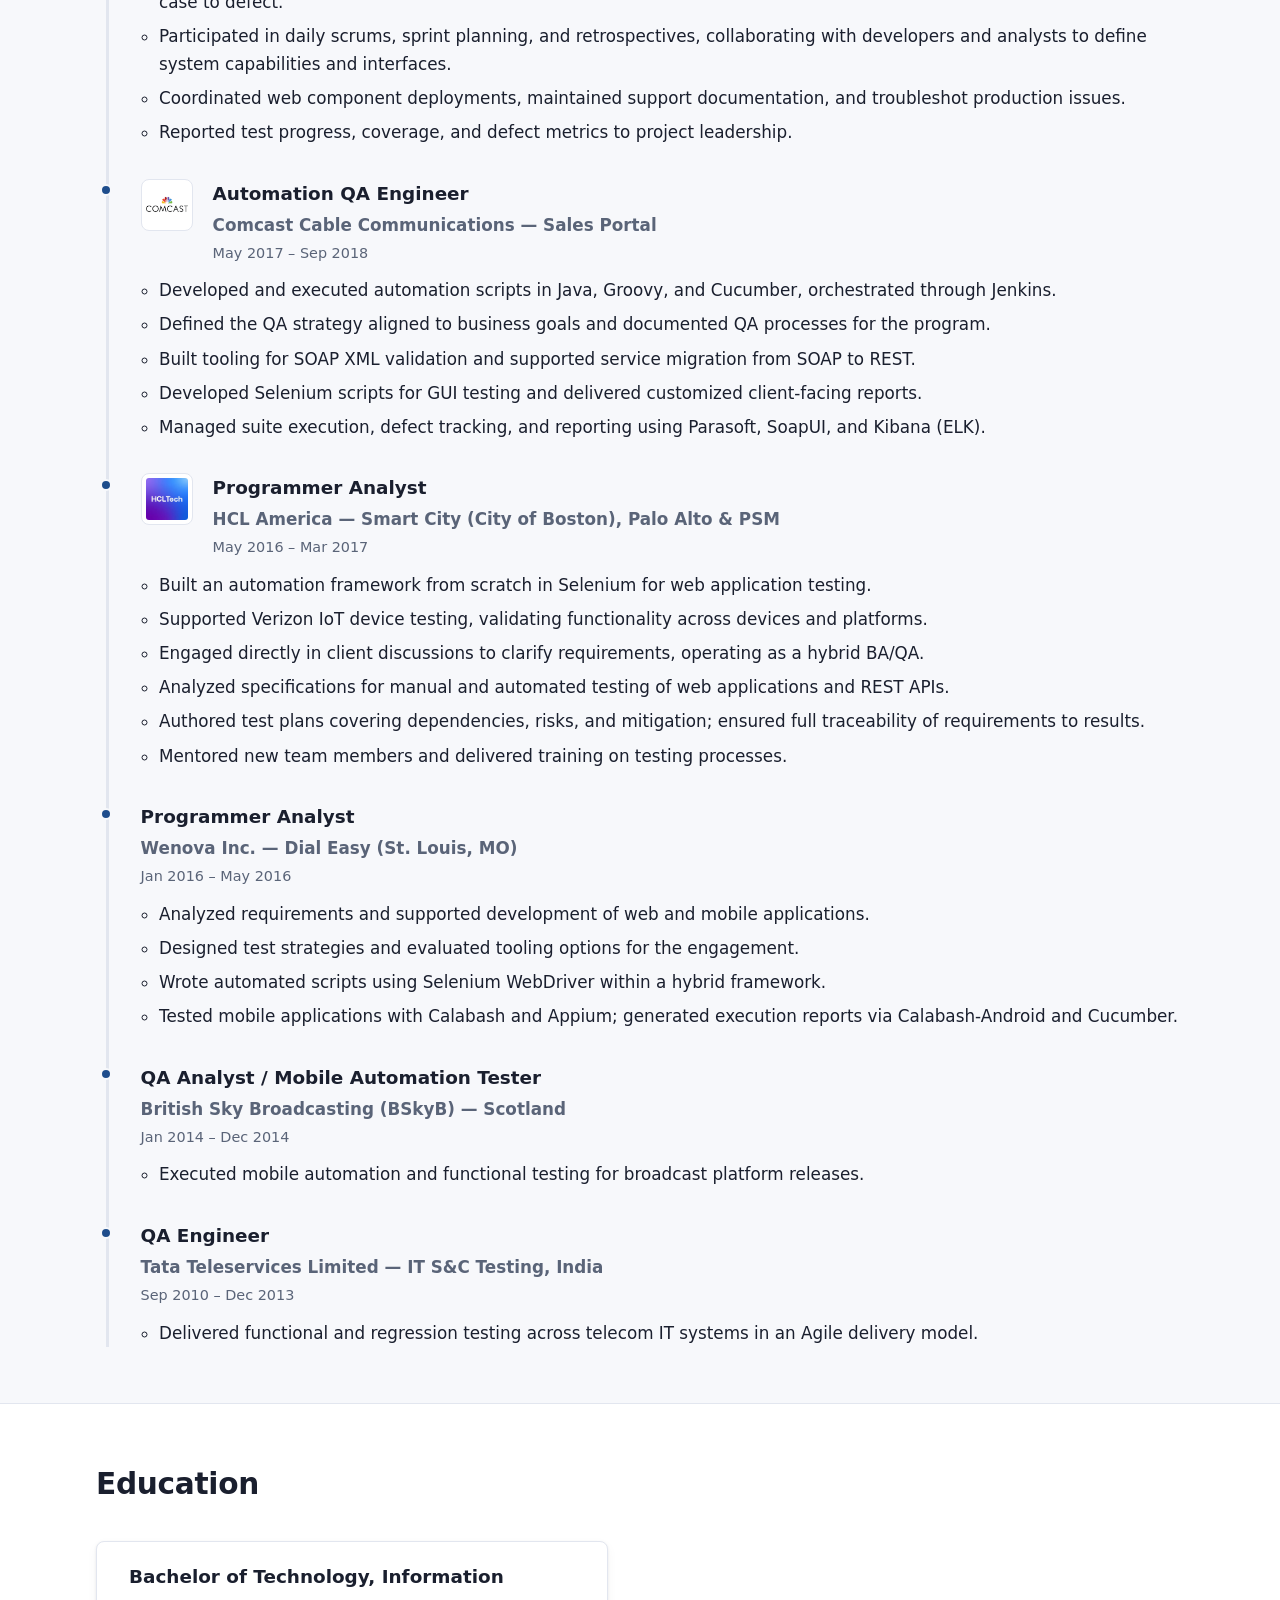
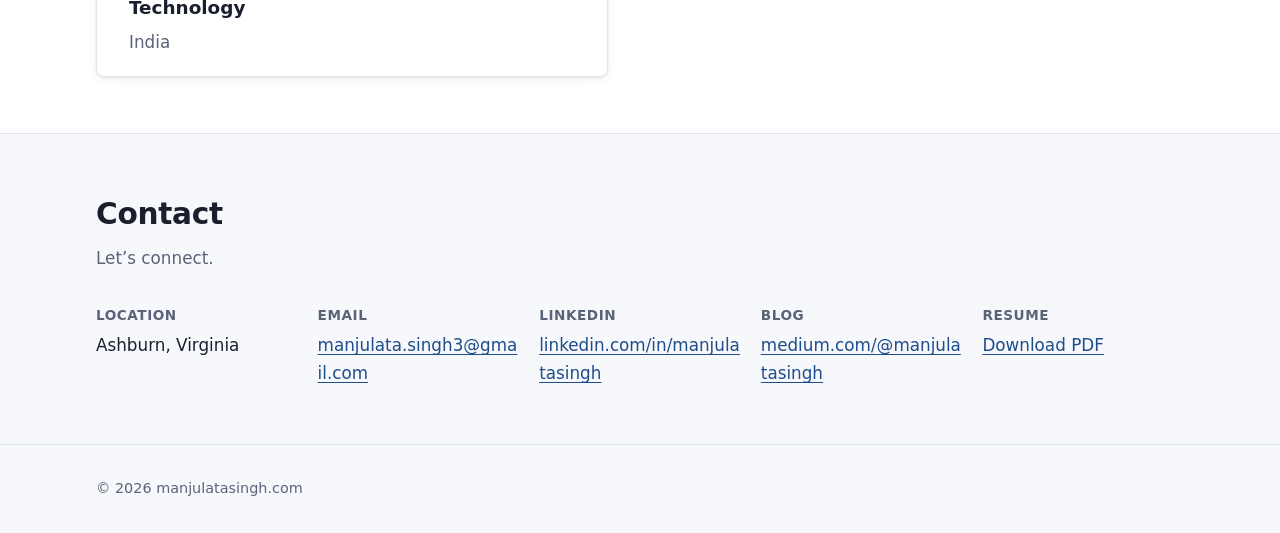
==== commit 6e95148b: "Update resume content and dates in HTML and PDF files - Revised professional summary to reflect rece" ====
--- a/index.html
+++ b/index.html
@@ -109,7 +109,7 @@
           <p>What I bring to the table.</p>
         </header>
         <div class="about-text">
-          <p>I am a QA and test engineering professional with 12+ years delivering functional, API, performance, security, and Section&nbsp;508 accessibility testing for federal and enterprise programs. I currently serve in a dual QA Lead / Business Analyst role at the National Science Foundation, coordinating integration and release validation across internal teams and third-party vendors.</p>
+          <p>I am a QA and test engineering professional with 12+ years delivering functional, API, performance, security, and Section&nbsp;508 accessibility testing for federal and enterprise programs. Most recently I served in a dual QA Lead / Business Analyst role at the National Science Foundation, coordinating integration and release validation across internal teams and third-party vendors.</p>
           <p>I build and maintain automation suites in Selenium, Cucumber, and Ready&nbsp;API wired into Jenkins, and I translate business requirements into traceable test strategies from user story through UAT sign-off.</p>
         </div>
       </div>
@@ -175,19 +175,19 @@
               <div class="role-meta">
                 <h3>QA Lead / Business Analyst / Test Coordinator</h3>
                 <p class="role-org">National Science Foundation (PES) — Ashburn, VA</p>
-                <p class="role-dates"><time datetime="2024-03">Mar 2024</time> – Present</p>
-              </div>
-            </div>
-            <ul class="role-bullets">
-              <li>Lead end-to-end testing and business requirement alignment across NSF applications and third-party vendor systems, serving as the single point of accountability for release quality.</li>
-              <li>Coordinate daily with vendor application teams, cross-functional groups, and client stakeholders on integration, API, performance, service recovery, and security validation.</li>
-              <li>Identify impacted systems for each release and convene the owning teams so integration testing covers every interface collectively rather than in isolated silos.</li>
-              <li>Drive performance testing readiness — aligning stakeholders, engaging monitoring teams, and confirming environments and prod-like data are in place before load and stress runs.</li>
-              <li>Design and execute manual and automated suites using Selenium, Ready API, Rational Performance Test, and Jenkins, improving coverage and cycle efficiency across releases.</li>
-              <li>Own defect triage and troubleshooting, coordinating resolution across application, infrastructure, and testing teams.</li>
-              <li>Produce key release artifacts: UAT packages, ITHC briefs, DIS testing summaries, and Release Readiness decks.</li>
-              <li>Facilitate UAT/ITHC sessions, manage client validation, and ensure compliance with federal release standards.</li>
-              <li>Support release-night validation and post-deployment production checks.</li>
+                <p class="role-dates"><time datetime="2024-03">Mar 2024</time> – <time datetime="2025-07">Jul 2025</time></p>
+              </div>
+            </div>
+            <ul class="role-bullets">
+              <li>Led end-to-end testing and business requirement alignment across NSF applications and third-party vendor systems, serving as the single point of accountability for release quality.</li>
+              <li>Coordinated daily with vendor application teams, cross-functional groups, and client stakeholders on integration, API, performance, service recovery, and security validation.</li>
+              <li>Identified impacted systems for each release and convened the owning teams so integration testing covered every interface collectively rather than in isolated silos.</li>
+              <li>Drove performance testing readiness — aligning stakeholders, engaging monitoring teams, and confirming environments and prod-like data were in place before load and stress runs.</li>
+              <li>Designed and executed manual and automated suites using Selenium, Ready API, Rational Performance Test, and Jenkins, improving coverage and cycle efficiency across releases.</li>
+              <li>Owned defect triage and troubleshooting, coordinating resolution across application, infrastructure, and testing teams.</li>
+              <li>Produced key release artifacts: UAT packages, ITHC briefs, DIS testing summaries, and Release Readiness decks.</li>
+              <li>Facilitated UAT/ITHC sessions, managed client validation, and ensured compliance with federal release standards.</li>
+              <li>Supported release-night validation and post-deployment production checks.</li>
             </ul>
           </li>
 
